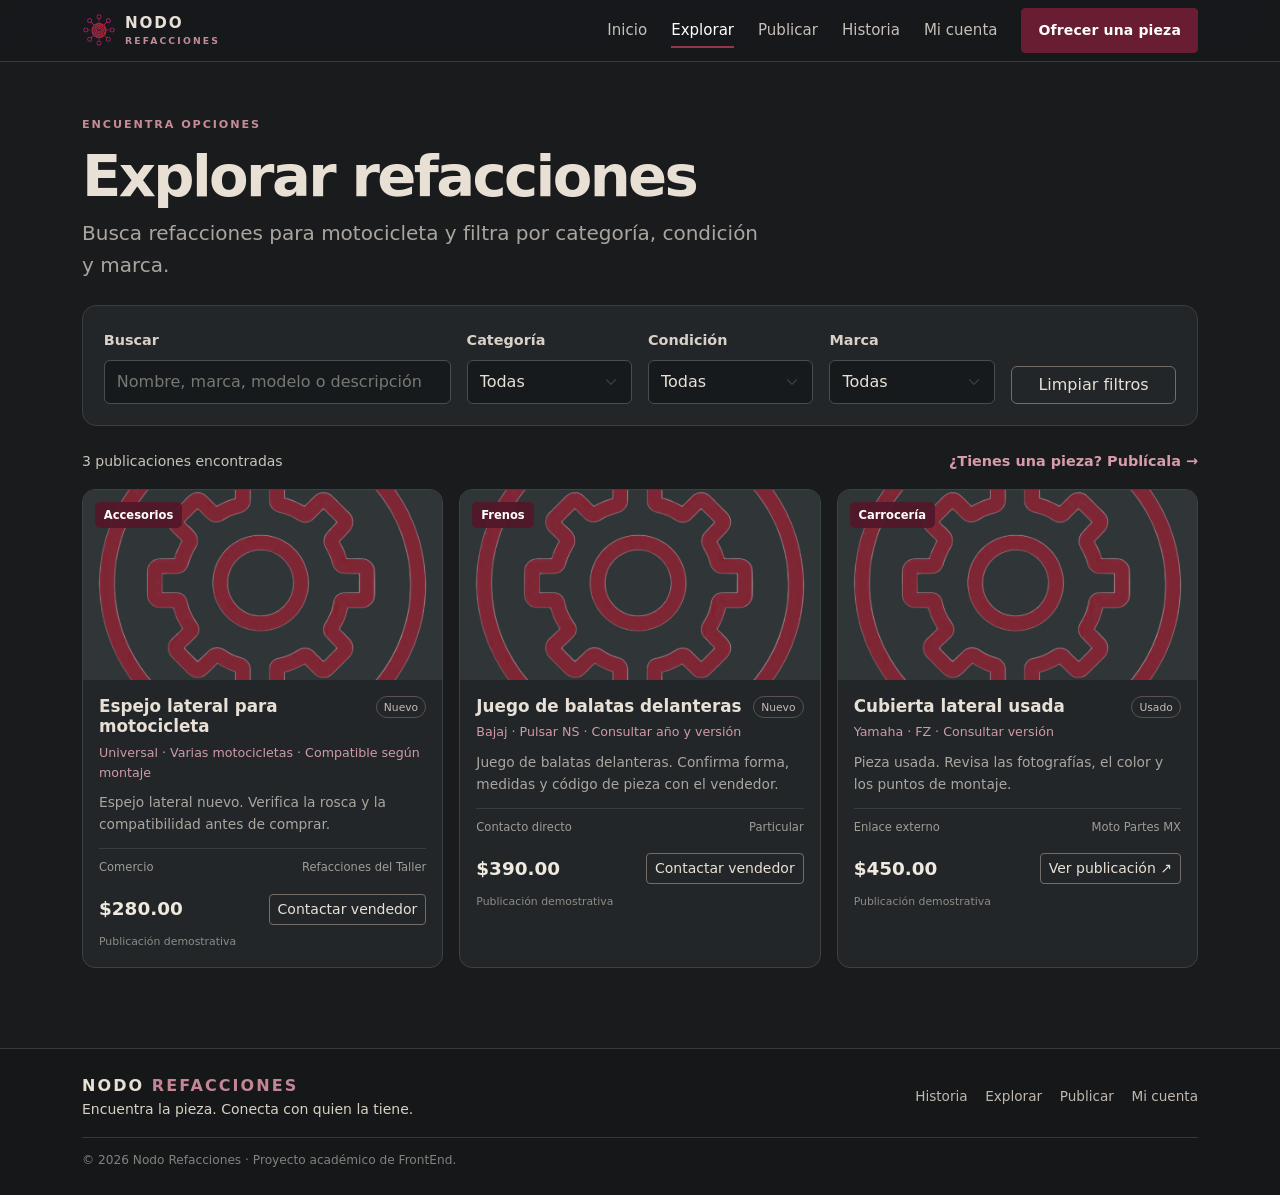
==== catalogo.html @ 44881aca "Primera versión Nodo Refacciones ADA3" ====
<!doctype html>
<html lang="es">
<head>
    <meta charset="utf-8">
    <meta name="viewport" content="width=device-width, initial-scale=1">
    <meta name="description" content="Explora publicaciones de refacciones para motocicleta en Nodo Refacciones.">
    <title>Explorar refacciones | Nodo Refacciones</title>
    <link rel="icon" type="image/svg+xml" href="assets/img/favicon_nodo.png">
    <link href="https://cdn.jsdelivr.net/npm/bootstrap@5.3.8/dist/css/bootstrap.min.css" rel="stylesheet" integrity="sha384-sRIl4kxILFvY47J16cr9ZwB07vP4J8+LH7qKQnuqkuIAvNWLzeN8tE5YBujZqJLB" crossorigin="anonymous">
    <link rel="stylesheet" href="css/styles.css">
</head>
<body>
    <a class="skip-link" href="#contenido">Saltar al contenido</a>
    <nav class="navbar navbar-expand-lg navbar-dark site-navbar sticky-top">
        <div class="container">
            <a class="navbar-brand brand-lockup" href="index.html"><img src="assets/img/favicon_nodo.png" alt="" width="34" height="34"><span>NODO <small>REFACCIONES</small></span></a>
            <button class="navbar-toggler" type="button" data-bs-toggle="collapse" data-bs-target="#menuPrincipal" aria-controls="menuPrincipal" aria-expanded="false" aria-label="Abrir menú"><span class="navbar-toggler-icon"></span></button>
            <div class="collapse navbar-collapse" id="menuPrincipal"><ul class="navbar-nav ms-auto align-items-lg-center gap-lg-2">
                <li class="nav-item"><a class="nav-link" href="index.html">Inicio</a></li><li class="nav-item"><a class="nav-link active" aria-current="page" href="catalogo.html">Explorar</a></li><li class="nav-item"><a class="nav-link" href="publicar.html">Publicar</a></li><li class="nav-item"><a class="nav-link" href="historia.html">Historia</a></li><li class="nav-item"><a class="nav-link" href="cuenta.html" data-account-link>Mi cuenta</a></li>
                    <li class="nav-item ms-lg-2"><a class="btn btn-crimson btn-sm px-3" href="publicar.html">Ofrecer una pieza</a></li>
            </ul></div>
        </div>
    </nav>

    <main id="contenido" class="container py-5">
        <header class="page-intro mb-4"><span class="eyebrow">Encuentra opciones</span><h1>Explorar refacciones</h1><p class="lead text-muted">Busca refacciones para motocicleta y filtra por categoría, condición y marca.</p></header>
        <section class="filter-panel mb-4" aria-label="Filtros del catálogo">
            <div class="row g-3 align-items-end">
                <div class="col-12 col-lg-4"><label class="form-label" for="filtroTexto">Buscar</label><input class="form-control" type="search" id="filtroTexto" placeholder="Nombre, marca, modelo o descripción"></div>
                <div class="col-6 col-lg-2"><label class="form-label" for="filtroCategoria">Categoría</label><select class="form-select" id="filtroCategoria"><option value="">Todas</option><option>Motor</option><option>Frenos</option><option>Carrocería</option><option>Eléctrico</option><option>Accesorios</option></select></div>
                <div class="col-6 col-lg-2"><label class="form-label" for="filtroCondicion">Condición</label><select class="form-select" id="filtroCondicion"><option value="">Todas</option><option>Nuevo</option><option>Usado</option><option>Reacondicionado</option></select></div>
                <div class="col-6 col-lg-2"><label class="form-label" for="filtroMarca">Marca</label><select class="form-select" id="filtroMarca"><option value="">Todas</option><option>Bajaj</option><option>Italika</option><option>Yamaha</option><option>Universal</option></select></div>
                <div class="col-6 col-lg-2"><button class="btn btn-outline-light w-100" type="button" id="limpiarFiltros">Limpiar filtros</button></div>
            </div>
        </section>
        <div class="d-flex justify-content-between align-items-center flex-wrap gap-2 mb-3"><p class="small text-muted mb-0" id="contadorResultados" aria-live="polite">Cargando resultados…</p><a class="text-link" href="publicar.html">¿Tienes una pieza? Publícala →</a></div>
        <div class="row g-3" id="listaPublicaciones"></div>
        <div class="empty-state d-none" id="sinResultados"><h2>No encontramos publicaciones</h2><p class="text-muted">Prueba con otros términos o elimina algunos filtros.</p><button class="btn btn-outline-light" id="limpiarDesdeVacio" type="button">Limpiar búsqueda</button></div>
    </main>

    <footer class="site-footer"><div class="container py-4"><div class="row g-3 align-items-center"><div class="col-md"><a class="footer-brand" href="index.html">NODO <span>REFACCIONES</span></a><p class="small footer-tagline mb-0">Encuentra la pieza. Conecta con quien la tiene.</p></div><div class="col-md-auto footer-links"><a href="historia.html">Historia</a><a href="catalogo.html">Explorar</a><a href="publicar.html">Publicar</a><a href="cuenta.html">Mi cuenta</a></div><div class="col-12"><div class="footer-bottom">© <span class="current-year"></span> Nodo Refacciones · Proyecto académico de FrontEnd.</div></div></div></div></footer>
    <script src="https://cdn.jsdelivr.net/npm/bootstrap@5.3.8/dist/js/bootstrap.bundle.min.js" integrity="sha384-FKyoEForCGlyvwx9Hj09JcYn3nv7wiPVlz7YYwJrWVcXK/BmnVDxM+D2scQbITxI" crossorigin="anonymous"></script>
    <script src="js/data.js"></script><script src="js/main.js"></script><script src="js/auth.js"></script><script src="js/catalogo.js"></script>
</body>
</html>
---- css/styles.css ----
:root {
    --nodo-bg: #191b1d;
    --nodo-panel: #222629;
    --nodo-panel-2: #292c2e;
    --nodo-border: #3a3e40;
    --nodo-crimson: #681d32;
    --nodo-crimson-hover: #813047;
    --nodo-crimson-bright: #96364d;
    --nodo-text: #e8e0d5;
    --nodo-muted: #aaa69f;
    --nodo-green: #82908b;
    --nodo-radius: 14px;
}
* {
    box-sizing: border-box;
}
html {
    scroll-behavior: smooth;
}
body {
    min-height: 100vh;
    background: var(--nodo-bg);
    color: var(--nodo-text);
    font-family: Inter, ui-sans-serif, system-ui, -apple-system, BlinkMacSystemFont, "Segoe UI", sans-serif;
    line-height: 1.6;
}
a {
    color: #d99aaa;
}
a:hover {
    color: #f0bdca;
}
.skip-link {
    position: absolute;
    left: -9999px;
    top: 8px;
    z-index: 2000;
    background: white;
    color: black;
    padding: 8px 12px;
}
.skip-link:focus {
    left: 8px;
}
.site-navbar {
    background: rgba(23, 25, 27, .97);
    border-bottom: 1px solid #37393a;
    backdrop-filter: blur(12px);
}
.brand-lockup {
    display: inline-flex;
    align-items: center;
    gap: 9px;
    color: var(--nodo-text);
    font-weight: 900;
    letter-spacing: .12em;
    font-size: .95rem;
    line-height: 1;
}
.brand-lockup:hover {
    color: white;
}
.brand-lockup img {
    display: block;
}
.brand-lockup small {
    display: block;
    color: #c28b98;
    font-size: .58rem;
    letter-spacing: .23em;
    margin-top: 5px;
}
.navbar-nav .nav-link {
    color: #c6c0b8;
    font-size: .94rem;
}
.navbar-nav .nav-link:hover, .navbar-nav .nav-link.active {
    color: #fff;
}
.navbar-nav .nav-link.active {
    position: relative;
}
.navbar-nav .nav-link.active::after {
    content: "";
    position: absolute;
    left: .5rem;
    right: .5rem;
    bottom: 2px;
    height: 2px;
    background: var(--nodo-crimson-bright);
}
.navbar-toggler {
    border-color: #565152;
}
.btn-crimson {
    --bs-btn-color: #fff;
    --bs-btn-bg: var(--nodo-crimson);
    --bs-btn-border-color: var(--nodo-crimson);
    --bs-btn-hover-color: #fff;
    --bs-btn-hover-bg: var(--nodo-crimson-hover);
    --bs-btn-hover-border-color: var(--nodo-crimson-hover);
    --bs-btn-active-bg: #511629;
    --bs-btn-active-border-color: #511629;
    --bs-btn-disabled-bg: #4e2934;
    --bs-btn-disabled-border-color: #4e2934;
    font-weight: 650;
    letter-spacing: .01em;
    padding: .68rem 1.1rem;
}
.btn-outline-light {
    --bs-btn-color: #e8e0d5;
    --bs-btn-border-color: #746c68;
    --bs-btn-hover-bg: #35383a;
    --bs-btn-hover-border-color: #aaa19a;
    --bs-btn-hover-color: #fff;
}
.hero-banner {
    position: relative;
    display: flex;
    align-items: center;
    height: clamp(390px, 34.375vw, 460px);
    overflow: hidden;
    border-radius: 18px;
    border: 1px solid #4a3a3f;
    background: #292c2e;
}
.hero-banner-img {
    position: absolute;
    inset: 0;
    display: block;
    width: 100%;
    height: 100%;
    object-fit: cover;
    object-position: center;
    opacity: .72;
}
.hero-banner-shade {
    position: absolute;
    inset: 0;
    background: linear-gradient(90deg, rgba(17, 18, 19, .97) 0%, rgba(20, 21, 22, .84) 48%, rgba(20, 21, 22, .18) 100%);
}
.hero-content {
    position: relative;
    z-index: 1;
    width: min(760px, 92%);
    padding: clamp(1.5rem, 4.5vw, 3.5rem);
}
.hero-content h1 {
    font-size: clamp(2.1rem, 4.5vw, 3.5rem);
    line-height: 1.08;
    letter-spacing: -.045em;
    font-weight: 850;
    margin: .8rem 0 1rem;
}
.hero-content h1 span {
    color: #d28a9b;
}
.hero-content p {
    color: #d2ccc4;
    max-width: 590px;
    margin-bottom: 1.5rem;
}
.eyebrow {
    display: inline-block;
    color: #c78a99;
    text-transform: uppercase;
    font-size: .7rem;
    font-weight: 750;
    letter-spacing: .17em;
}
.section-heading {
    display: flex;
    align-items: end;
    justify-content: space-between;
    gap: 1rem;
}
.section-heading h2, .feature-panel h2, .date-panel h2 {
    margin: .35rem 0 0;
    font-weight: 780;
    letter-spacing: -.025em;
}
.section-mark {
    display: block;
    width: 54px;
    height: 4px;
    border-radius: 10px;
    background: var(--nodo-crimson-bright);
    margin-bottom: .45rem;
}
.text-link {
    color: #d89bab;
    text-decoration: none;
    font-size: .9rem;
    font-weight: 650;
}
.text-link:hover {
    color: #f0bdca;
}
.search-panel, .filter-panel, .calculator-panel, .feature-panel, .date-panel, .form-panel, .sidebar-note {
    background: var(--nodo-panel);
    border: 1px solid var(--nodo-border);
    border-radius: var(--nodo-radius);
    padding: 1.3rem;
}
.form-label {
    color: #d9d1c8;
    font-weight: 600;
    font-size: .9rem;
}
.form-control, .form-select {
    background-color: #171a1c;
    color: var(--nodo-text);
    border-color: #4a4d4e;
    min-height: 44px;
}
.form-control::placeholder {
    color: #777873;
}
.form-control:focus, .form-select:focus {
    background-color: #1a1d1f;
    color: #fff;
    border-color: #a34b64;
    box-shadow: 0 0 0 .2rem rgba(150, 54, 77, .2);
}
.form-select option {
    background: #222629;
    color: var(--nodo-text);
}
.form-check-input {
    background-color: #171a1c;
    border-color: #706a67;
}
.form-check-input:checked {
    background-color: var(--nodo-crimson);
    border-color: var(--nodo-crimson);
}
.form-check-label {
    color: #d2ccc4;
}
.quick-categories {
    display: flex;
    flex-wrap: wrap;
    align-items: center;
    gap: .55rem;
}
.quick-categories a {
    text-decoration: none;
    border: 1px solid #494346;
    padding: .3rem .7rem;
    border-radius: 99px;
    color: #d5c9c7;
    font-size: .8rem;
}
.quick-categories a:hover {
    border-color: #9a4a60;
    background: rgba(104, 29, 50, .22);
}
.feature-panel {
    padding: clamp(1.4rem, 4vw, 2.2rem);
    background: linear-gradient(135deg, #25292b, #202325);
}
.feature-panel > p {
    max-width: 680px;
}
.mini-feature {
    border-top: 2px solid #653044;
    padding-top: .7rem;
    display: flex;
    flex-direction: column;
    gap: .15rem;
}
.mini-feature span {
    color: #c17c8e;
    font-size: .72rem;
    font-weight: 800;
}
.mini-feature strong {
    font-size: 1rem;
}
.mini-feature small {
    color: var(--nodo-muted);
    line-height: 1.4;
}
.date-panel {
    display: flex;
    flex-direction: column;
    justify-content: center;
    padding: 2rem;
    background: #241e21;
    border-color: #563540;
}
.date-panel h2 {
    text-transform: capitalize;
    font-size: clamp(1.45rem, 3vw, 2rem);
    margin: .75rem 0;
}
.date-rule {
    width: 58px;
    height: 3px;
    background: var(--nodo-crimson-bright);
    margin: 1.2rem 0;
}
.calculator-panel {
    padding: 1.3rem;
}
.calculator-widget {
    width: min(100%, 360px);
    margin: 0 auto;
    padding: 1rem;
    background: #171a1c;
    border: 1px solid #4a4d4e;
    border-radius: 12px;
}
.calculator-display {
    display: flex;
    align-items: center;
    justify-content: flex-end;
    min-height: 78px;
    overflow: hidden;
    padding: .85rem 1rem;
    margin-bottom: .85rem;
    background: #101214;
    border: 1px solid #3d4244;
    border-radius: 8px;
    color: #f0e9df;
    font-size: clamp(2rem, 6vw, 2.5rem);
    font-weight: 650;
    font-variant-numeric: tabular-nums;
    white-space: nowrap;
}
.calculator-keys {
    display: grid;
    grid-template-columns: repeat(4, minmax(0, 1fr));
    gap: .55rem;
}
.calculator-key {
    min-height: 58px;
    padding: .65rem .4rem;
    background: #292c2e;
    border: 1px solid #464b4d;
    border-radius: 9px;
    color: var(--nodo-text);
    font-size: 1.15rem;
    font-weight: 700;
    transition: background-color .15s ease, border-color .15s ease;
}
.calculator-key:hover {
    background: #3a3e40;
    border-color: #777173;
}
.calculator-key:focus-visible {
    outline: 3px solid #bd7185;
    outline-offset: 2px;
}
.calculator-key-utility {
    background: #343033;
    color: #e5cbd2;
}
.calculator-key-clear {
    background: #512637;
    border-color: #744052;
    color: #fff;
}
.calculator-key-operator {
    background: #3a252d;
    border-color: #68404c;
    color: #f0c2cd;
    font-size: 1.3rem;
}
.calculator-key-equals {
    background: var(--nodo-crimson);
    border-color: var(--nodo-crimson);
    color: #fff;
    font-size: 1.3rem;
}
.calculator-key-equals:hover {
    background: var(--nodo-crimson-hover);
    border-color: var(--nodo-crimson-hover);
}
.calculator-key-zero {
    grid-column: span 2;
}
.footer-tagline {
    color: #d8d0c2 !important;
}
.listing-card {
    overflow: hidden;
    background: #222629;
    border: 1px solid #3d4244;
    border-radius: 13px;
    transition: border-color .18s ease, transform .18s ease;
}
.listing-card:hover {
    border-color: #8f4358;
    transform: translateY(-3px);
}
.listing-image-wrap {
    height: 190px;
    position: relative;
    background: #303538;
    overflow: hidden;
}
.listing-image {
    width: 100%;
    height: 100%;
    object-fit: cover;
}
.listing-category {
    position: absolute;
    left: 12px;
    top: 12px;
    background: rgba(82, 24, 42, .94);
    color: #fff;
    border-radius: 5px;
    padding: .25rem .55rem;
    font-size: .72rem;
    font-weight: 700;
}
.listing-body {
    padding: 1rem;
}
.listing-body h3 {
    font-size: 1.05rem;
    font-weight: 730;
    margin: 0 0 .4rem;
}
.condition-tag {
    flex: 0 0 auto;
    color: #c9b9b4;
    border: 1px solid #585052;
    border-radius: 99px;
    padding: .1rem .45rem;
    font-size: .67rem;
}
.listing-fit {
    color: #cf9aa7;
    font-size: .79rem;
    margin-bottom: .5rem;
}
.listing-description {
    color: var(--nodo-muted);
    font-size: .86rem;
    min-height: 2.7em;
    margin-bottom: .8rem;
}
.listing-meta {
    display: flex;
    justify-content: space-between;
    gap: .6rem;
    padding: .6rem 0;
    border-top: 1px solid #393d3f;
    color: #9e9c97;
    font-size: .72rem;
}
.listing-bottom {
    display: flex;
    align-items: center;
    justify-content: space-between;
    gap: .5rem;
    padding-top: .45rem;
}
.listing-bottom strong {
    font-size: 1.15rem;
    color: #f0e9df;
}
.demo-note {
    display: block;
    color: #8e8c86;
    margin-top: .55rem;
    font-size: .68rem;
}
.empty-state {
    border: 1px dashed #5c5254;
    border-radius: var(--nodo-radius);
    text-align: center;
    padding: 3rem 1rem;
}
.empty-state h2 {
    font-size: 1.35rem;
}
.page-intro {
    max-width: 780px;
}
.page-intro h1 {
    font-size: clamp(2.3rem, 5vw, 3.6rem);
    font-weight: 850;
    letter-spacing: -.045em;
    margin: .4rem 0;
}
.page-intro .lead {
    max-width: 680px;
    color: var(--nodo-muted) !important;
}
.story-layout {
    max-width: 900px;
}
.story-section {
    padding: 1.4rem 0;
    border-bottom: 1px solid #383c3d;
}
.story-section h2 {
    font-size: 1.55rem;
    font-weight: 760;
    margin-bottom: .8rem;
}
.story-section p {
    color: #c0bbb3;
}
.story-callout {
    display: flex;
    gap: 1rem;
    padding: 1.2rem;
    margin: 1.2rem 0;
    background: #282326;
    border: 1px solid #583541;
    border-left: 4px solid var(--nodo-crimson-bright);
    border-radius: 10px;
}
.callout-mark {
    display: grid;
    place-items: center;
    flex: 0 0 44px;
    height: 44px;
    background: var(--nodo-crimson);
    color: #fff;
    border-radius: 8px;
    font-weight: 900;
    font-size: 1.5rem;
}
.story-callout h3 {
    font-size: 1.1rem;
    font-weight: 750;
}
.story-card {
    height: 100%;
    padding: 1rem;
    background: var(--nodo-panel);
    border: 1px solid var(--nodo-border);
    border-radius: 10px;
}
.story-card h3 {
    color: #d99aaa;
    font-size: 1rem;
    font-weight: 750;
}
.story-card p {
    font-size: .9rem;
    margin-bottom: 0;
}
.form-panel {
    padding: clamp(1rem, 3vw, 1.8rem);
}
.form-section-heading {
    display: flex;
    gap: .85rem;
    align-items: flex-start;
    margin-bottom: 1.1rem;
}
.form-section-heading > span {
    display: grid;
    place-items: center;
    flex: 0 0 34px;
    height: 34px;
    background: #572337;
    color: #f0c1cc;
    border-radius: 7px;
    font-weight: 800;
    font-size: .8rem;
}
.form-section-heading h2 {
    font-size: 1.15rem;
    font-weight: 760;
    margin: 0;
}
.form-section-heading p {
    color: var(--nodo-muted);
    font-size: .8rem;
    margin: .15rem 0 0;
}
.sidebar-note {
    position: sticky;
    top: 95px;
    padding: 1.4rem;
}
.sidebar-note h2 {
    font-size: 1.45rem;
    font-weight: 780;
    margin: .6rem 0;
}
.sidebar-note p, .sidebar-note li {
    color: #bcb6ae;
    font-size: .9rem;
}
.sidebar-note ul {
    padding-left: 1.1rem;
}
.sidebar-note li {
    margin: .4rem 0;
}
.note-divider {
    height: 1px;
    background: #454144;
    margin: 1rem 0;
}
.invalid-feedback {
    color: #e99bab;
}
.was-validated .form-control:invalid, .form-control.is-invalid, .was-validated .form-select:invalid, .form-select.is-invalid {
    border-color: #c85c76;
}
.alert-success {
    background: #20332d;
    color: #c3e4d5;
    border-color: #3d6858;
    --bs-alert-link-color: #ffffff;
}
.alert-warning {
    background: #3a3021;
    color: #f1d49d;
    border-color: #79613a;
}
.alert-danger {
    background: #3b2229;
    color: #f0b9c4;
    border-color: #7a3b4a;
}
.form-check-input.is-invalid {
    border-color: #c85c76;
}
.site-footer {
    margin-top: 2rem;
    background: #151719;
    border-top: 1px solid #37393a;
}
.footer-brand {
    color: var(--nodo-text);
    font-weight: 900;
    letter-spacing: .13em;
    text-decoration: none;
}
.footer-brand span {
    color: #c48697;
}
.footer-links {
    display: flex;
    flex-wrap: wrap;
    gap: 1.1rem;
}
.footer-links a {
    color: #c0b8ae;
    text-decoration: none;
    font-size: .85rem;
}
.footer-links a:hover {
    color: #fff;
}
.footer-bottom {
    border-top: 1px solid #343738;
    padding-top: .85rem;
    color: #83827e;
    font-size: .76rem;
}
@media (max-width: 767.98px) {
    .hero-banner {
        height: 440px;
    }
    .hero-banner-shade {
        background: linear-gradient(90deg, rgba(17,18,19,.96), rgba(17,18,19,.72));
    }
    .hero-content {
        padding: 2rem 1.4rem;
        width: 100%;
    }
    .hero-content h1 {
        font-size: clamp(2rem, 7vw, 2.5rem);
    }
    .section-heading {
        align-items: flex-start;
    }
    .section-heading h2 {
        font-size: 1.45rem;
    }
    .sidebar-note {
        position: static;
    }
}
@media (prefers-reduced-motion: reduce) {
    html {
        scroll-behavior: auto;
    }
    *, *::before, *::after {
        transition-duration: .01ms !important;
        animation-duration: .01ms !important;
    }
}
/* Cuenta de usuario y publicaciones propias */
.account-auth-panel {
    height: 100%;
    padding: clamp(1.2rem, 3vw, 2rem);
    background: var(--nodo-panel);
    border: 1px solid var(--nodo-border);
    border-radius: var(--nodo-radius);
}
.account-auth-panel h2 {
    margin: .45rem 0 .35rem;
    font-size: 1.55rem;
    font-weight: 780;
}
.account-welcome,
.account-summary {
    padding: 1.35rem;
    background: var(--nodo-panel);
    border: 1px solid var(--nodo-border);
    border-radius: var(--nodo-radius);
}
.account-welcome h2 {
    font-size: clamp(1.45rem, 3vw, 2rem);
    font-weight: 780;
}
.account-welcome h2 span {
    color: #d28a9b;
}
.account-summary strong {
    display: block;
    margin: .35rem 0;
    color: #f0e9df;
    font-size: 1.65rem;
}
.account-listings {
    display: grid;
    gap: 1rem;
}
.account-listing {
    display: flex;
    align-items: center;
    gap: 1rem;
    padding: 1rem;
    background: var(--nodo-panel);
    border: 1px solid var(--nodo-border);
    border-radius: var(--nodo-radius);
}
.account-listing-image {
    flex: 0 0 112px;
    width: 112px;
    height: 96px;
    object-fit: cover;
    background: var(--nodo-panel-2);
    border-radius: 8px;
}
.account-listing-info {
    min-width: 0;
    flex: 1;
}
.account-listing-info h3 {
    margin: 0;
    font-size: 1rem;
    font-weight: 750;
}
.account-listing-info p {
    margin: .2rem 0;
    color: var(--nodo-muted);
    font-size: .82rem;
}
.account-listing-info strong {
    display: block;
    color: #f0e9df;
}
.account-listing-info small {
    color: var(--nodo-muted);
}
@media (max-width: 575.98px) {
    .account-listing {
        align-items: flex-start;
        flex-wrap: wrap;
    }
    .account-listing-image {
        flex-basis: 84px;
        width: 84px;
        height: 84px;
    }
    .account-delete {
        margin-left: auto;
    }
}
.text-muted {
    color: #c9c4bc !important;
}

.alert-link {
    color: #ffffff !important;
}
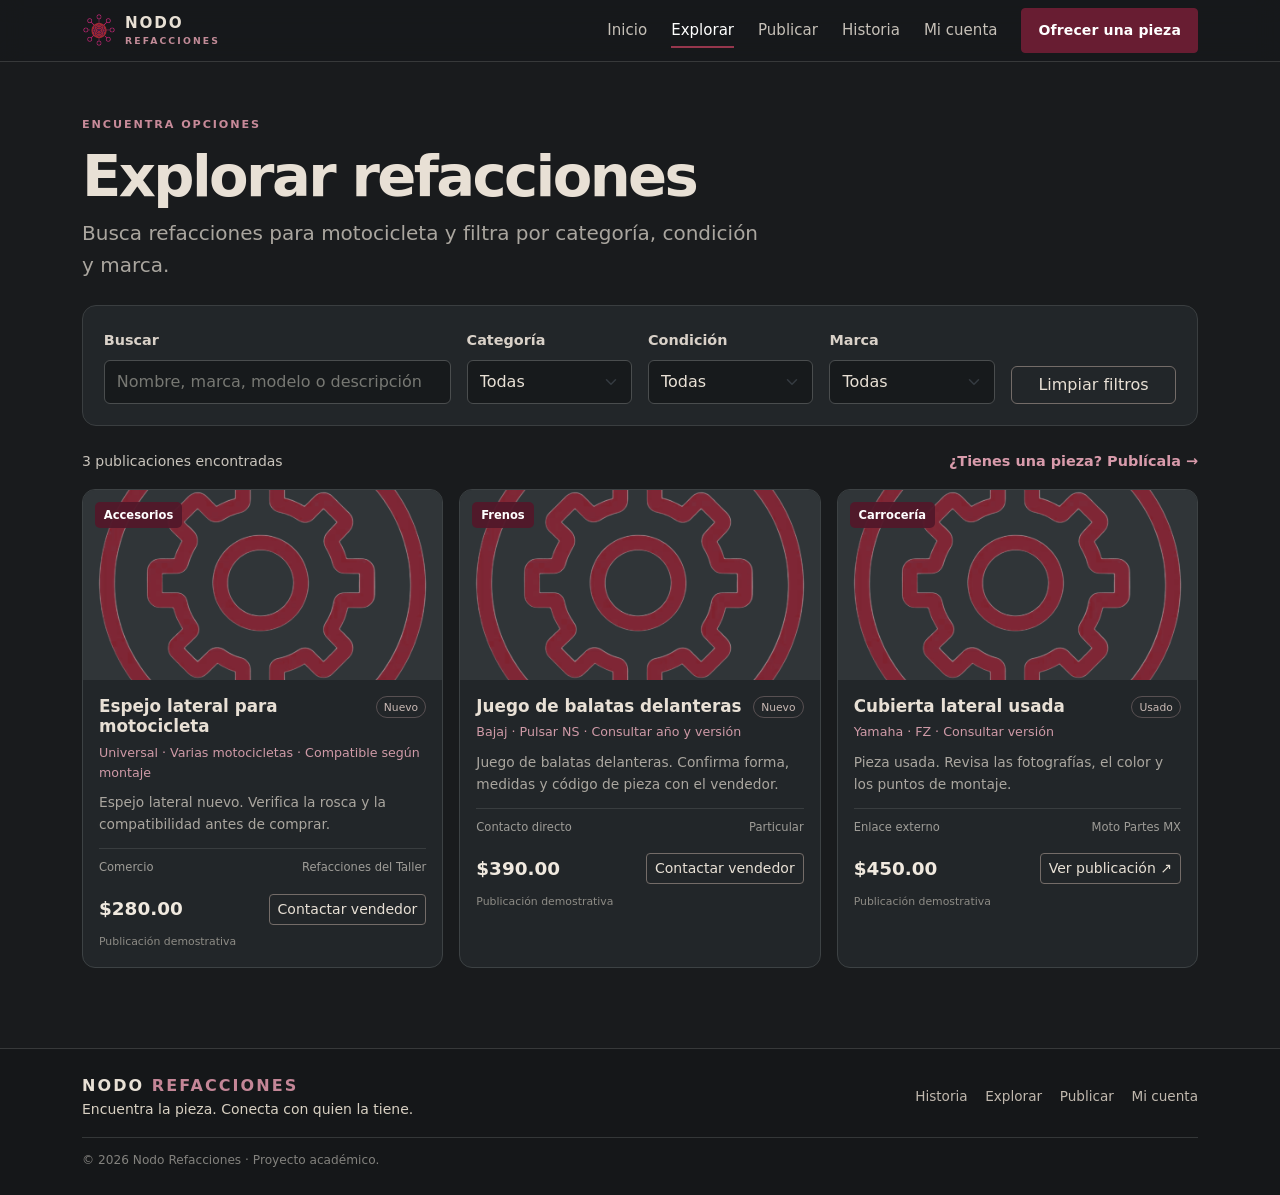
==== commit 6b367431: "ADA 4: servidor local, PHP y MariaDB" ====
--- a/catalogo.html
+++ b/catalogo.html
@@ -38,7 +38,7 @@
         <div class="empty-state d-none" id="sinResultados"><h2>No encontramos publicaciones</h2><p class="text-muted">Prueba con otros términos o elimina algunos filtros.</p><button class="btn btn-outline-light" id="limpiarDesdeVacio" type="button">Limpiar búsqueda</button></div>
     </main>
 
-    <footer class="site-footer"><div class="container py-4"><div class="row g-3 align-items-center"><div class="col-md"><a class="footer-brand" href="index.html">NODO <span>REFACCIONES</span></a><p class="small footer-tagline mb-0">Encuentra la pieza. Conecta con quien la tiene.</p></div><div class="col-md-auto footer-links"><a href="historia.html">Historia</a><a href="catalogo.html">Explorar</a><a href="publicar.html">Publicar</a><a href="cuenta.html">Mi cuenta</a></div><div class="col-12"><div class="footer-bottom">© <span class="current-year"></span> Nodo Refacciones · Proyecto académico de FrontEnd.</div></div></div></div></footer>
+    <footer class="site-footer"><div class="container py-4"><div class="row g-3 align-items-center"><div class="col-md"><a class="footer-brand" href="index.html">NODO <span>REFACCIONES</span></a><p class="small footer-tagline mb-0">Encuentra la pieza. Conecta con quien la tiene.</p></div><div class="col-md-auto footer-links"><a href="historia.html">Historia</a><a href="catalogo.html">Explorar</a><a href="publicar.html">Publicar</a><a href="cuenta.html">Mi cuenta</a></div><div class="col-12"><div class="footer-bottom">© <span class="current-year"></span> Nodo Refacciones · Proyecto académico.</div></div></div></div></footer>
     <script src="https://cdn.jsdelivr.net/npm/bootstrap@5.3.8/dist/js/bootstrap.bundle.min.js" integrity="sha384-FKyoEForCGlyvwx9Hj09JcYn3nv7wiPVlz7YYwJrWVcXK/BmnVDxM+D2scQbITxI" crossorigin="anonymous"></script>
     <script src="js/data.js"></script><script src="js/main.js"></script><script src="js/auth.js"></script><script src="js/catalogo.js"></script>
 </body>
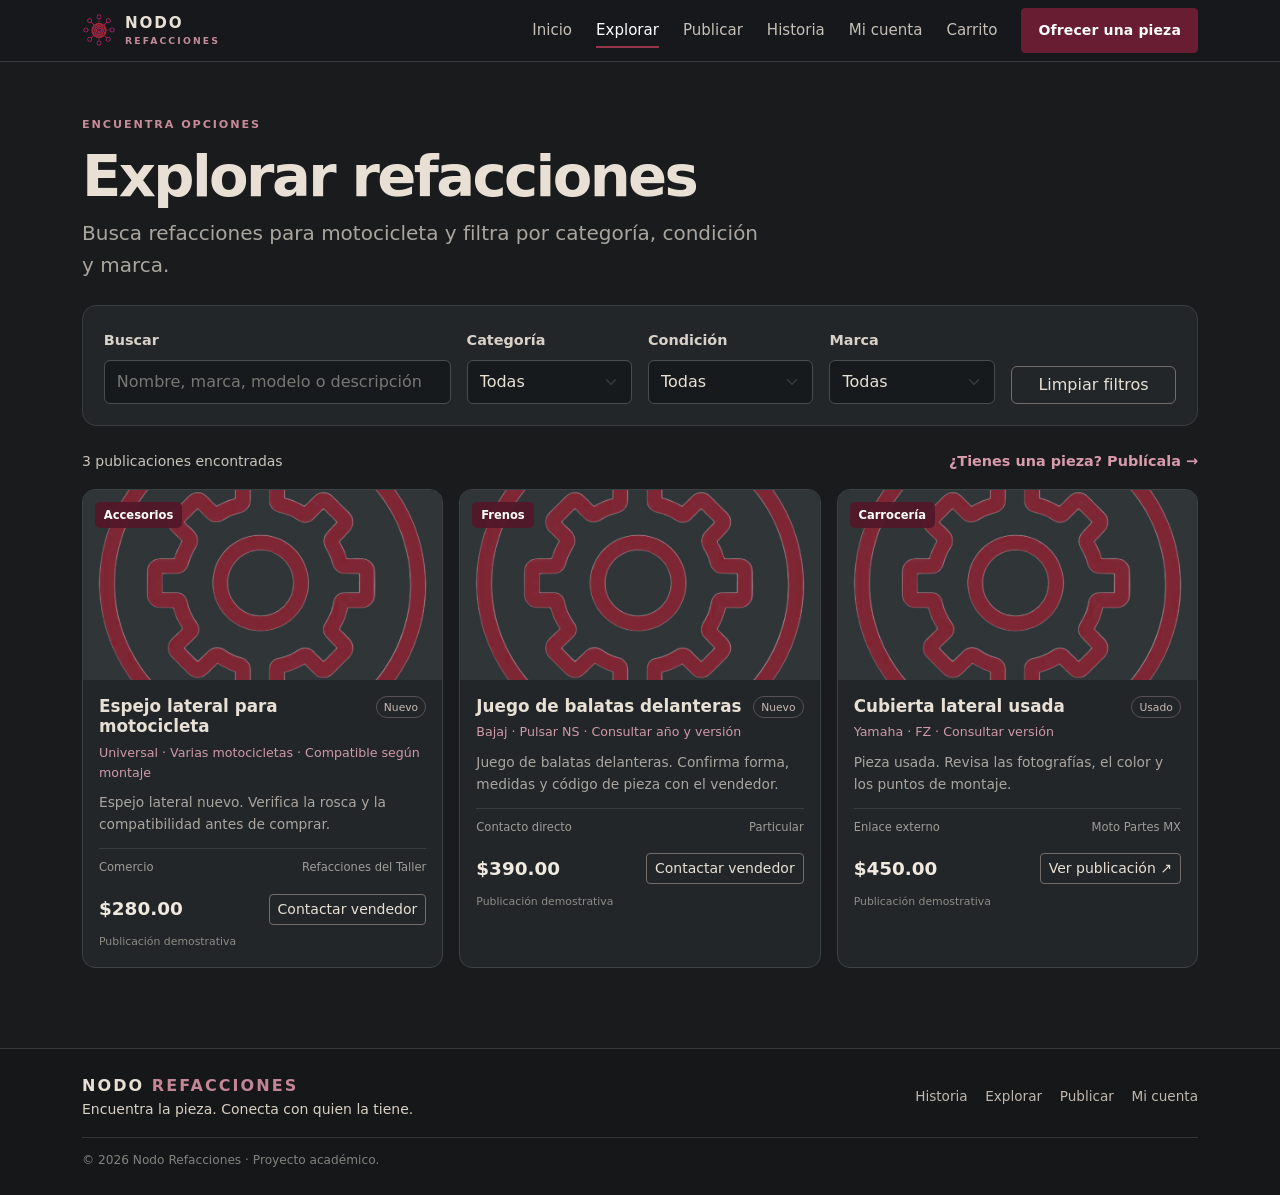
==== commit 697606b1: "ADA 5: carrito de compras con sesiones" ====
--- a/catalogo.html
+++ b/catalogo.html
@@ -16,7 +16,7 @@
             <a class="navbar-brand brand-lockup" href="index.html"><img src="assets/img/favicon_nodo.png" alt="" width="34" height="34"><span>NODO <small>REFACCIONES</small></span></a>
             <button class="navbar-toggler" type="button" data-bs-toggle="collapse" data-bs-target="#menuPrincipal" aria-controls="menuPrincipal" aria-expanded="false" aria-label="Abrir menú"><span class="navbar-toggler-icon"></span></button>
             <div class="collapse navbar-collapse" id="menuPrincipal"><ul class="navbar-nav ms-auto align-items-lg-center gap-lg-2">
-                <li class="nav-item"><a class="nav-link" href="index.html">Inicio</a></li><li class="nav-item"><a class="nav-link active" aria-current="page" href="catalogo.html">Explorar</a></li><li class="nav-item"><a class="nav-link" href="publicar.html">Publicar</a></li><li class="nav-item"><a class="nav-link" href="historia.html">Historia</a></li><li class="nav-item"><a class="nav-link" href="cuenta.html" data-account-link>Mi cuenta</a></li>
+                <li class="nav-item"><a class="nav-link" href="index.html">Inicio</a></li><li class="nav-item"><a class="nav-link active" aria-current="page" href="catalogo.html">Explorar</a></li><li class="nav-item"><a class="nav-link" href="publicar.html">Publicar</a></li><li class="nav-item"><a class="nav-link" href="historia.html">Historia</a></li><li class="nav-item"><a class="nav-link" href="cuenta.html" data-account-link>Mi cuenta</a></li><li class="nav-item"><a class="nav-link" href="carrito.html">Carrito <span class="badge text-bg-secondary d-none" data-carrito-contador>0</span></a></li>
                     <li class="nav-item ms-lg-2"><a class="btn btn-crimson btn-sm px-3" href="publicar.html">Ofrecer una pieza</a></li>
             </ul></div>
         </div>
@@ -34,6 +34,7 @@
             </div>
         </section>
         <div class="d-flex justify-content-between align-items-center flex-wrap gap-2 mb-3"><p class="small text-muted mb-0" id="contadorResultados" aria-live="polite">Cargando resultados…</p><a class="text-link" href="publicar.html">¿Tienes una pieza? Publícala →</a></div>
+        <div id="avisoCatalogo" class="d-none" role="status" aria-live="polite"></div>
         <div class="row g-3" id="listaPublicaciones"></div>
         <div class="empty-state d-none" id="sinResultados"><h2>No encontramos publicaciones</h2><p class="text-muted">Prueba con otros términos o elimina algunos filtros.</p><button class="btn btn-outline-light" id="limpiarDesdeVacio" type="button">Limpiar búsqueda</button></div>
     </main>
